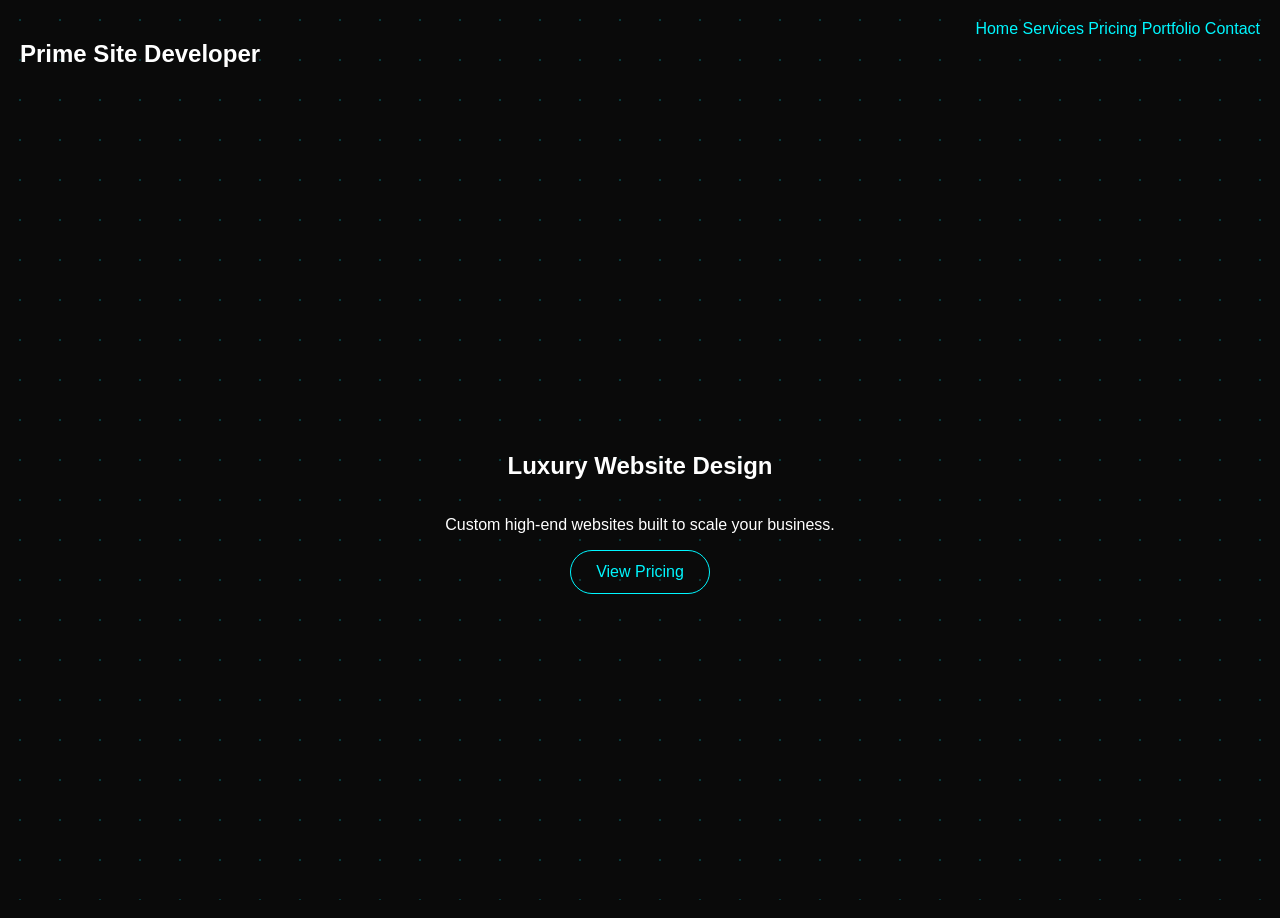
==== index.html @ fc1cce9d "Add files via upload" ====
<!DOCTYPE html>
<html lang="en">
<head>
<meta charset="UTF-8">
<meta name="viewport" content="width=device-width, initial-scale=1.0">
<title>Prime Site Developer</title>
<link rel="stylesheet" href="styles.css">
</head>
<body>
<header>
<h2>Prime Site Developer</h2>
<nav>
<a href="index.html">Home</a>
<a href="services.html">Services</a>
<a href="pricing.html">Pricing</a>
<a href="portfolio.html">Portfolio</a>
<a href="contact.html">Contact</a>
</nav>
</header>
<section class="hero">
<h1>Luxury Website Design</h1>
<p>Custom high-end websites built to scale your business.</p>
<a class="btn" href="pricing.html">View Pricing</a>
</section>
<script src="script.js"></script>
</body>
</html>
---- styles.css ----
body {margin:0;font-family:Arial;background:#0a0a0a;color:#fff;overflow-x:hidden;}
header {display:flex;justify-content:space-between;padding:20px;}
a {color:#00f7ff;text-decoration:none;}
.hero {height:90vh;display:flex;flex-direction:column;justify-content:center;align-items:center;text-align:center;animation:fade 2s ease;}
.section {padding:60px;text-align:center;animation:fade 2s ease;}
.btn {padding:12px 25px;border:1px solid #00f7ff;border-radius:30px;transition:.3s;}
.btn:hover {background:#00f7ff;color:#000;}
.pricing {display:flex;gap:20px;justify-content:center;flex-wrap:wrap;}
.card {background:#111;padding:20px;border-radius:15px;transition:.3s;}
.card:hover {transform:translateY(-10px);box-shadow:0 0 20px #00f7ff;}
@keyframes fade {from{opacity:0;transform:translateY(20px);}to{opacity:1;transform:translateY(0);}}

/* floating particles */
body::before {
content:"";
position:fixed;
top:0;left:0;width:100%;height:100%;
background:radial-gradient(circle,#00f7ff33 1px,transparent 1px);
background-size:40px 40px;
animation:move 20s linear infinite;
z-index:-1;
}
@keyframes move {from{background-position:0 0;}to{background-position:1000px 1000px;}}
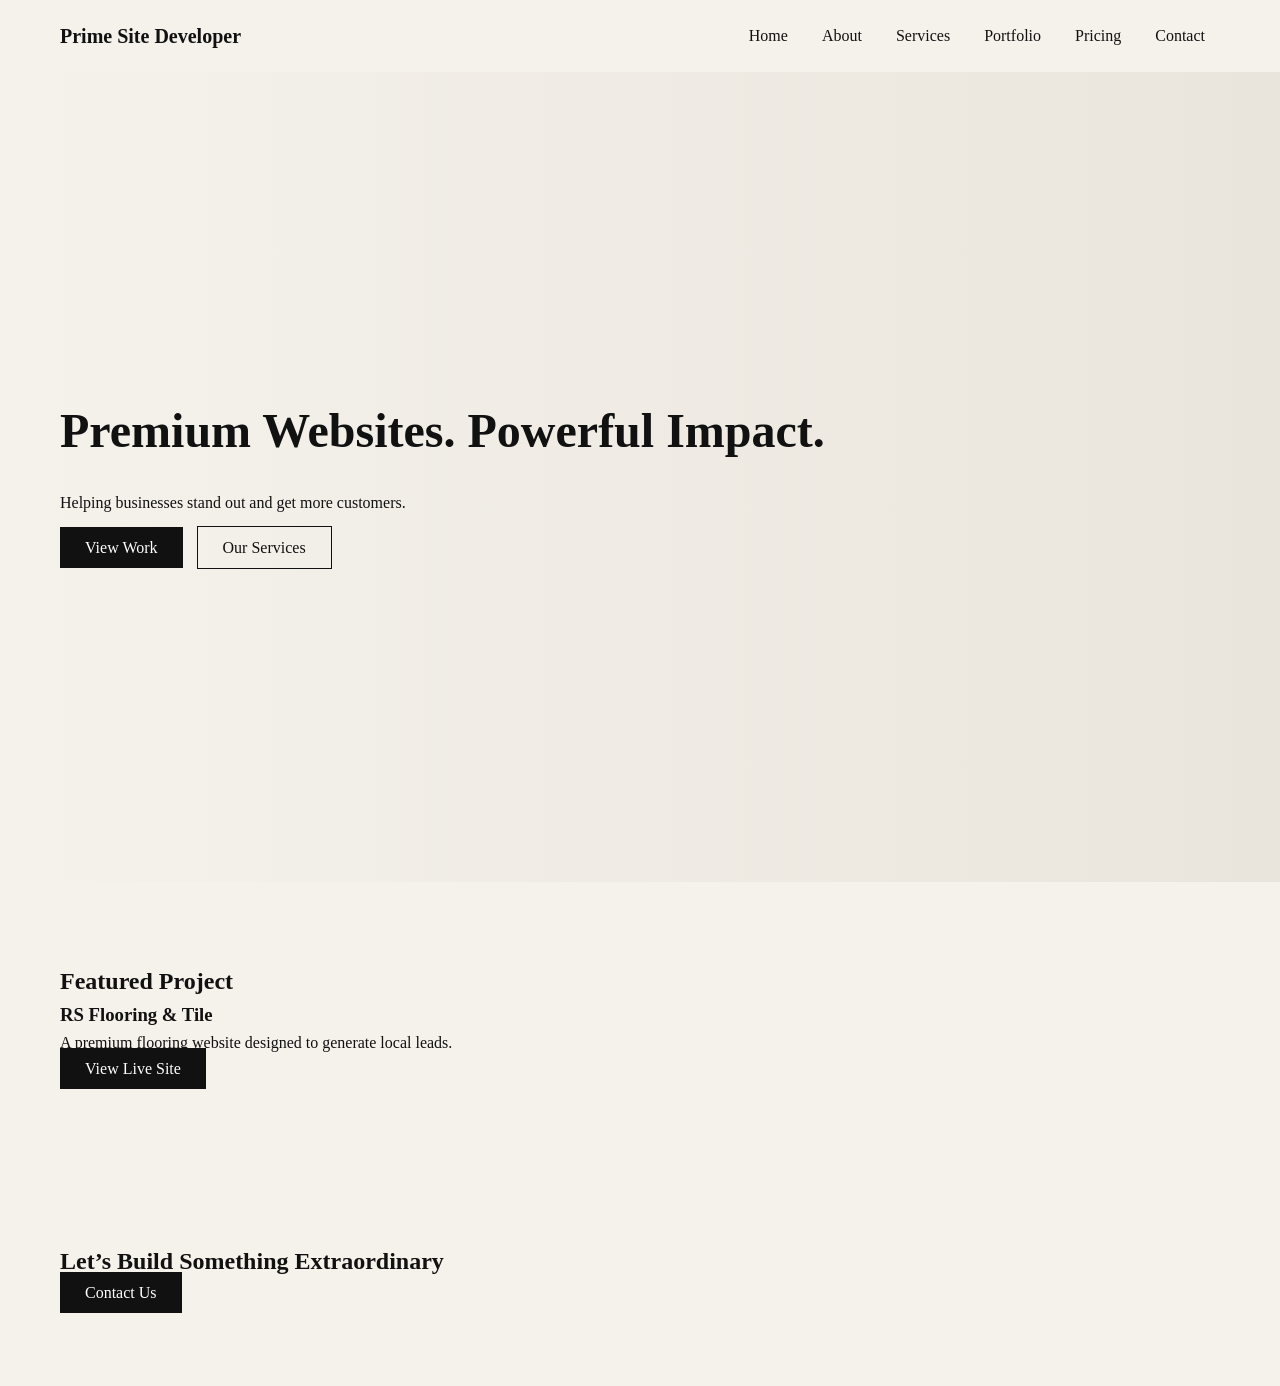
==== commit d113b04b: "Add files via upload" ====
--- a/index.html
+++ b/index.html
@@ -1,27 +1,43 @@
 <!DOCTYPE html>
-<html lang="en">
+<html>
 <head>
-<meta charset="UTF-8">
-<meta name="viewport" content="width=device-width, initial-scale=1.0">
 <title>Prime Site Developer</title>
-<link rel="stylesheet" href="styles.css">
+<link rel="stylesheet" href="style.css">
 </head>
 <body>
+
 <header>
-<h2>Prime Site Developer</h2>
+<div class="logo">Prime Site Developer</div>
 <nav>
 <a href="index.html">Home</a>
+<a href="about.html">About</a>
 <a href="services.html">Services</a>
+<a href="portfolio.html">Portfolio</a>
 <a href="pricing.html">Pricing</a>
-<a href="portfolio.html">Portfolio</a>
 <a href="contact.html">Contact</a>
 </nav>
 </header>
+
 <section class="hero">
-<h1>Luxury Website Design</h1>
-<p>Custom high-end websites built to scale your business.</p>
-<a class="btn" href="pricing.html">View Pricing</a>
+<div>
+<h1>Premium Websites. Powerful Impact.</h1>
+<p>Helping businesses stand out and get more customers.</p>
+<a href="portfolio.html" class="btn">View Work</a>
+<a href="services.html" class="btn-outline">Our Services</a>
+</div>
 </section>
-<script src="script.js"></script>
+
+<section>
+<h2>Featured Project</h2>
+<h3>RS Flooring & Tile</h3>
+<p>A premium flooring website designed to generate local leads.</p>
+<a href="https://primesitedev.github.io/RS-Flooring-Tile-/" target="_blank" class="btn">View Live Site</a>
+</section>
+
+<section>
+<h2>Let’s Build Something Extraordinary</h2>
+<a href="contact.html" class="btn">Contact Us</a>
+</section>
+
 </body>
-</html>
+</html>
--- a/style.css
+++ b/style.css
@@ -0,0 +1,124 @@
+/* RESET */
+* {
+    margin: 0;
+    padding: 0;
+    box-sizing: border-box;
+}
+
+body {
+    font-family: 'Georgia', serif;
+    background: #f5f2ec;
+    color: #111;
+    line-height: 1.6;
+}
+
+/* NAV */
+header {
+    display: flex;
+    justify-content: space-between;
+    padding: 20px 60px;
+    align-items: center;
+    background: transparent;
+}
+
+nav a {
+    margin: 0 15px;
+    text-decoration: none;
+    color: #111;
+    font-weight: 500;
+}
+
+.logo {
+    font-size: 20px;
+    font-weight: bold;
+}
+
+/* HERO */
+.hero {
+    height: 90vh;
+    display: flex;
+    align-items: center;
+    padding: 0 60px;
+    background: linear-gradient(to right, #f5f2ec, #eae5dc);
+}
+
+.hero h1 {
+    font-size: 48px;
+}
+
+.hero p {
+    margin: 20px 0;
+}
+
+.btn {
+    background: #111;
+    color: white;
+    padding: 12px 25px;
+    text-decoration: none;
+    margin-right: 10px;
+}
+
+.btn-outline {
+    border: 1px solid #111;
+    padding: 12px 25px;
+    text-decoration: none;
+    color: #111;
+}
+
+/* SECTIONS */
+section {
+    padding: 80px 60px;
+}
+
+/* PRICING */
+.pricing {
+    display: flex;
+    gap: 30px;
+    justify-content: center;
+}
+
+.price-card {
+    background: white;
+    padding: 30px;
+    width: 300px;
+    border-radius: 10px;
+}
+
+.price-card h3 {
+    font-size: 30px;
+}
+
+.monthly {
+    color: #777;
+    margin-bottom: 15px;
+}
+
+.featured {
+    border: 2px solid gold;
+}
+
+/* CONTACT */
+.contact-links a {
+    display: block;
+    margin: 10px 0;
+    color: #111;
+    text-decoration: none;
+}
+
+/* LIGHT ANIMATION */
+body::before {
+    content: "";
+    position: fixed;
+    width: 400px;
+    height: 400px;
+    background: radial-gradient(circle, rgba(255,255,255,0.5), transparent);
+    top: 20%;
+    left: 10%;
+    animation: float 8s infinite alternate;
+    z-index: -1;
+}
+
+@keyframes float {
+    from { transform: translateY(0px); }
+    to { transform: translateY(40px); }
+}
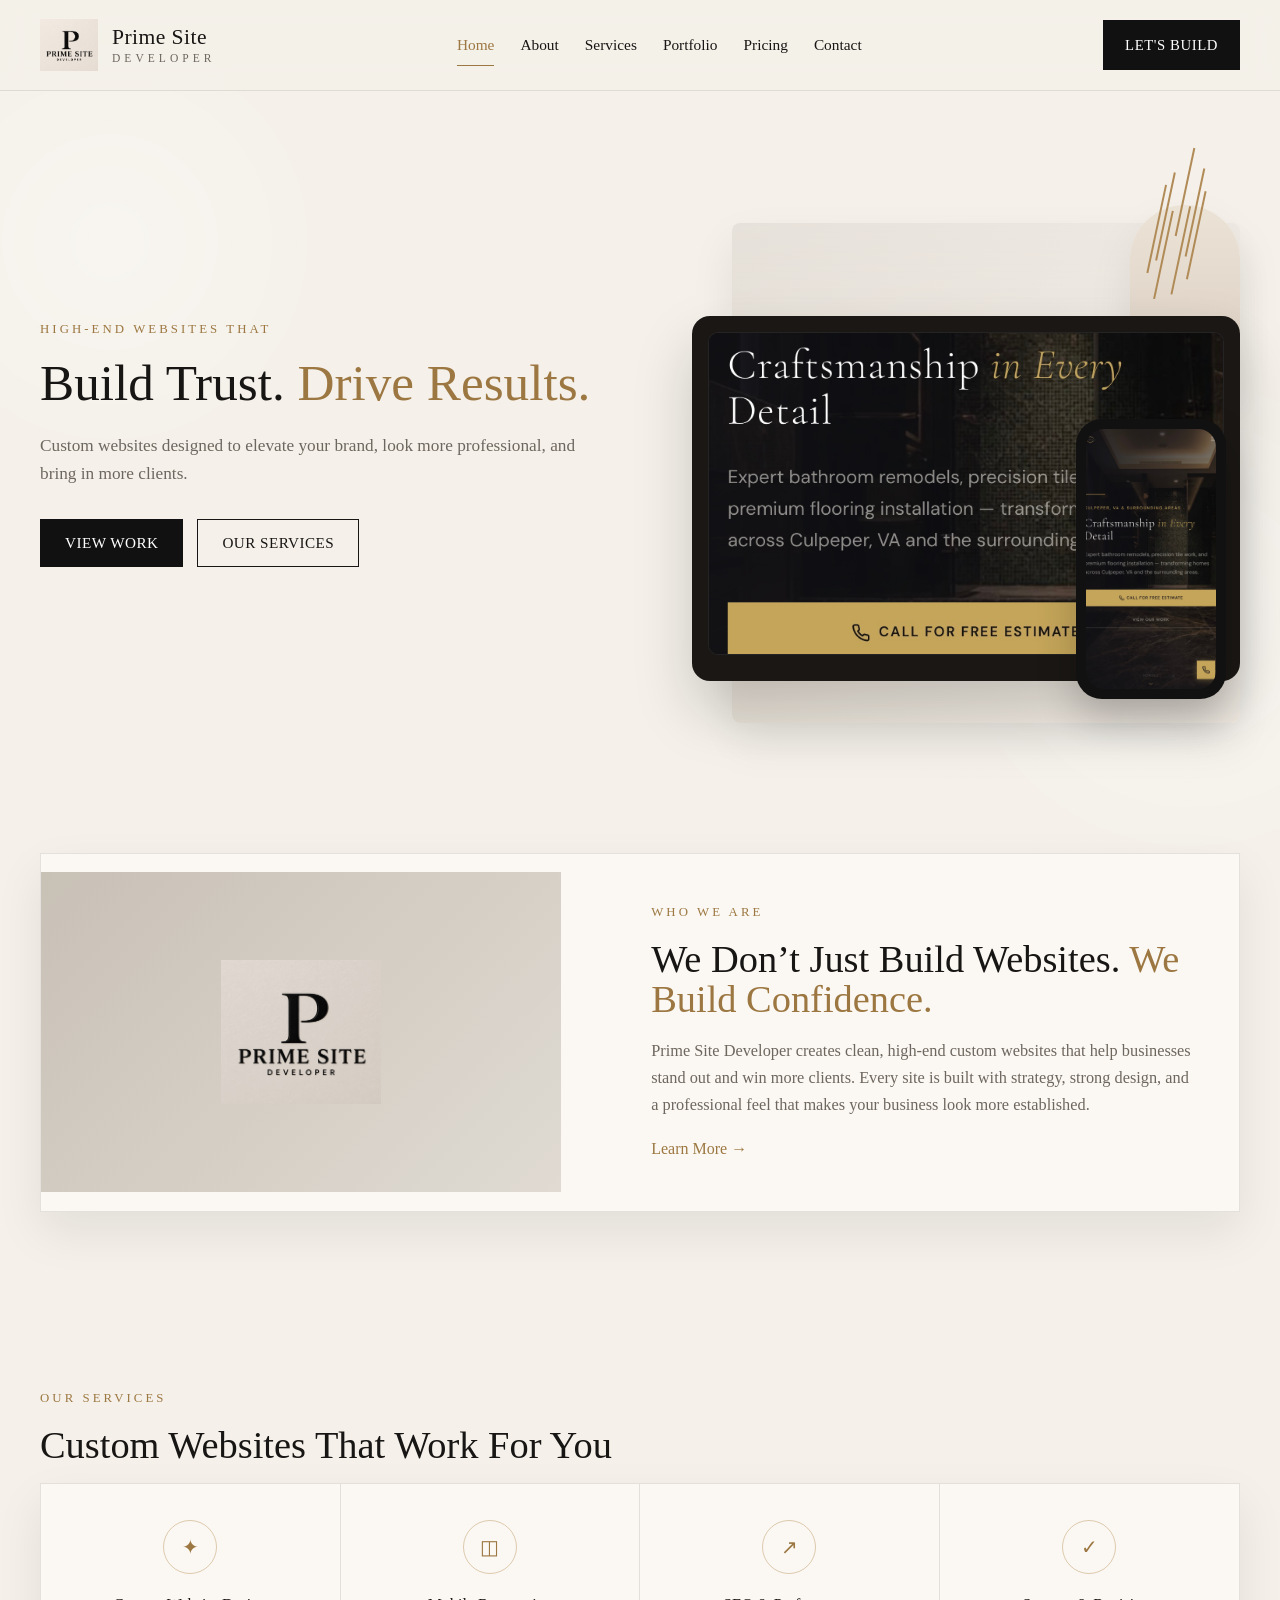
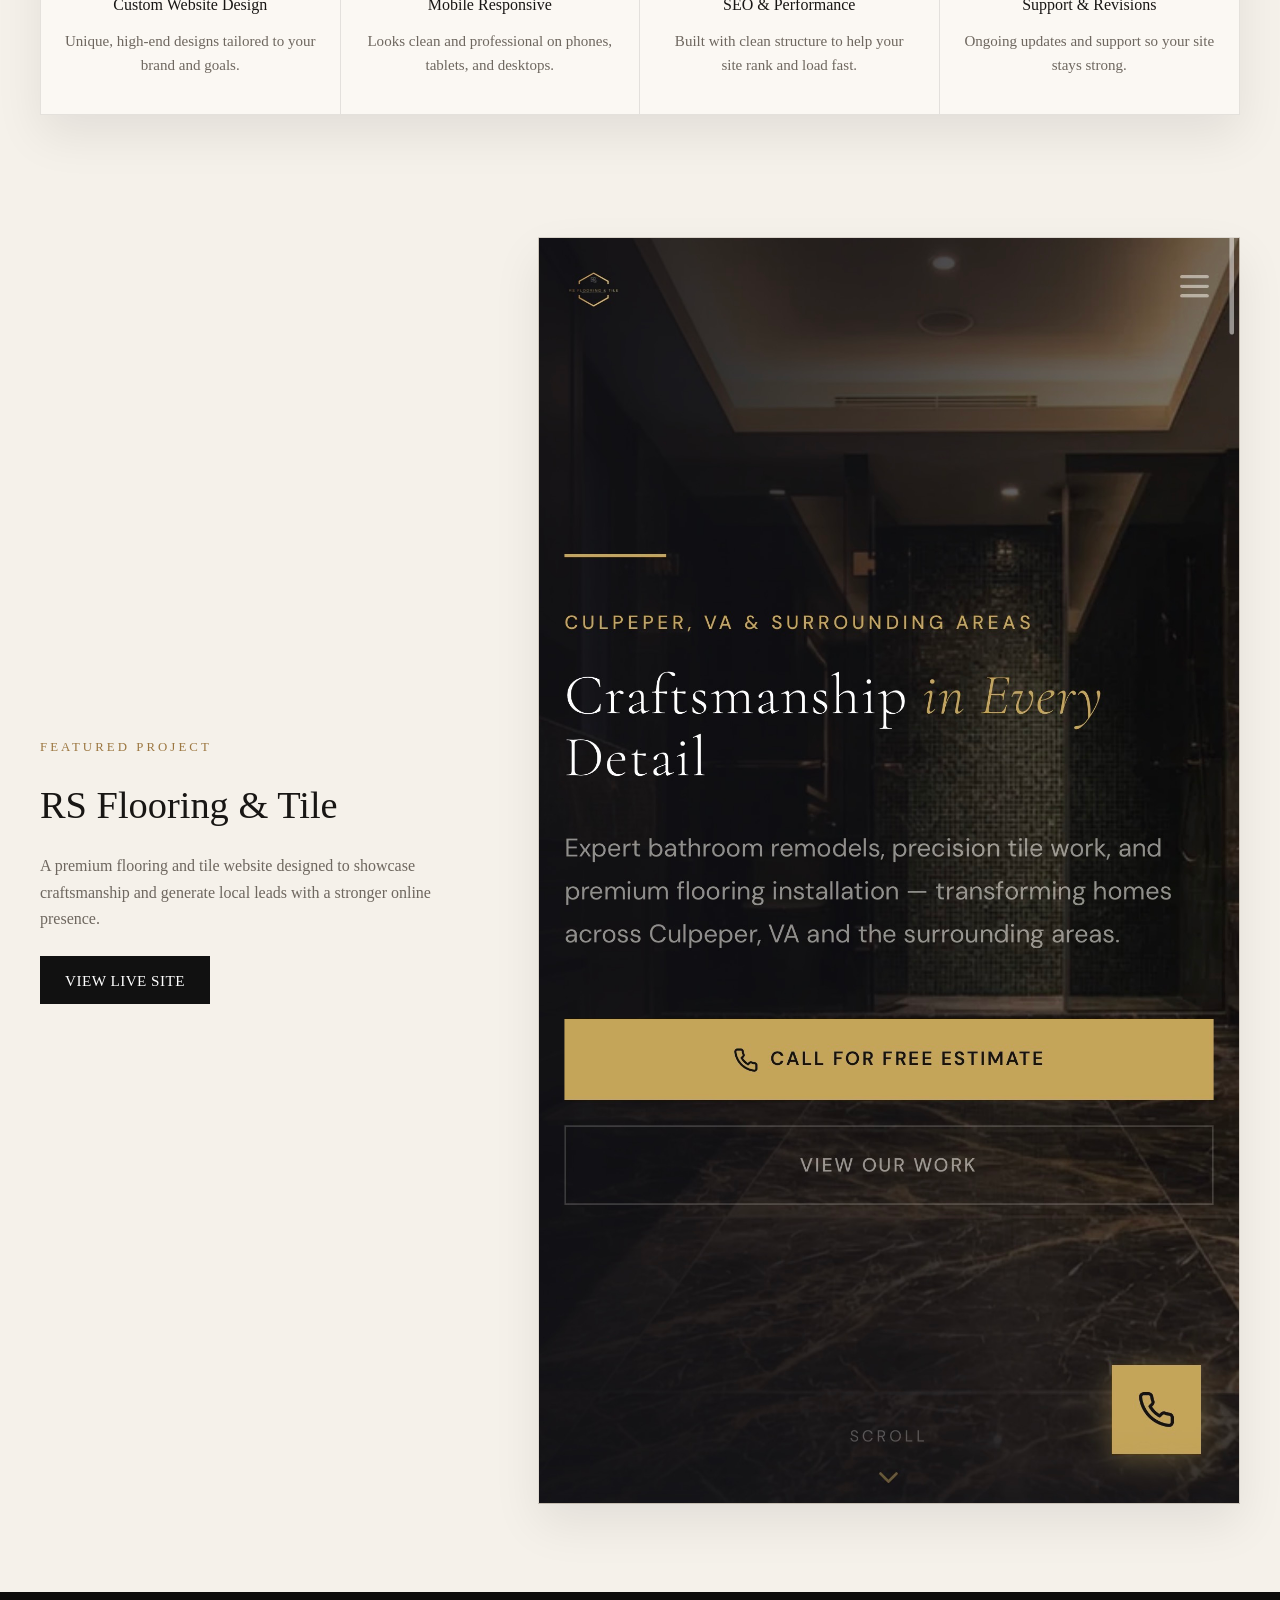
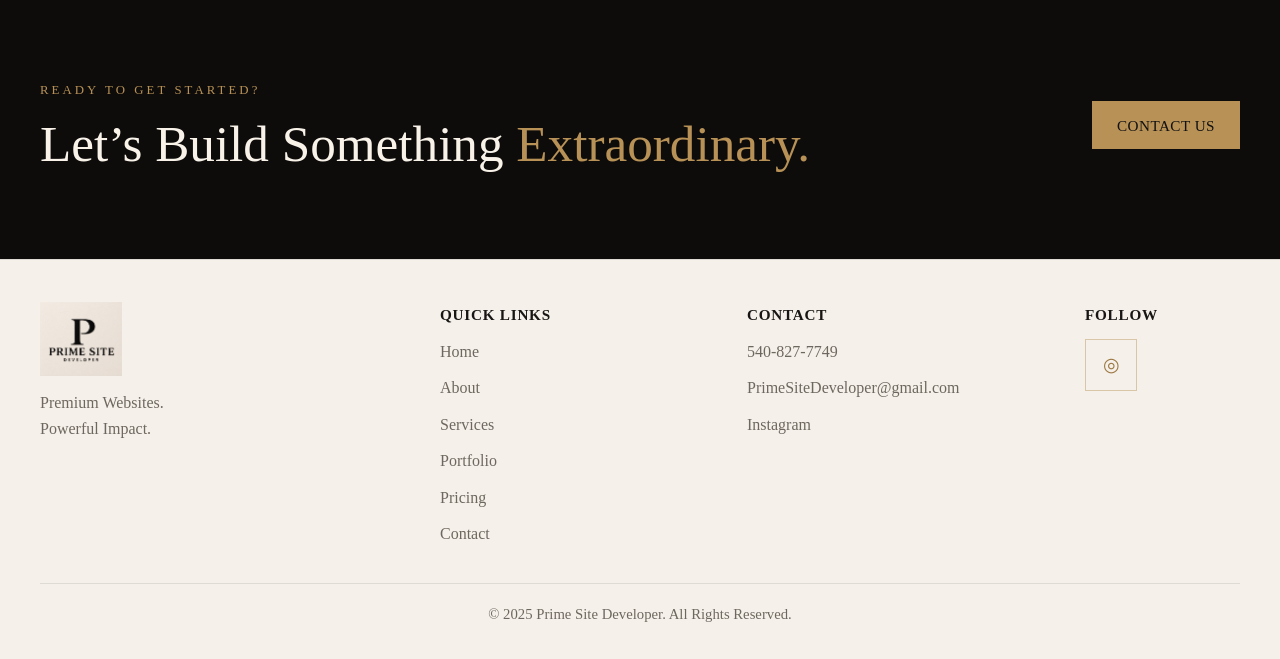
==== commit b88f1302: "Add files via upload" ====
--- a/index.html
+++ b/index.html
@@ -1,43 +1,180 @@
 <!DOCTYPE html>
-<html>
+<html lang="en">
 <head>
-<title>Prime Site Developer</title>
-<link rel="stylesheet" href="style.css">
+    <meta charset="UTF-8">
+    <meta name="viewport" content="width=device-width, initial-scale=1.0">
+    <title>Prime Site Developer</title>
+    <link rel="stylesheet" href="style.css">
 </head>
 <body>
 
-<header>
-<div class="logo">Prime Site Developer</div>
-<nav>
-<a href="index.html">Home</a>
-<a href="about.html">About</a>
-<a href="services.html">Services</a>
-<a href="portfolio.html">Portfolio</a>
-<a href="pricing.html">Pricing</a>
-<a href="contact.html">Contact</a>
-</nav>
+<header class="site-header">
+    <div class="container">
+        <a href="index.html" class="brand">
+            <img src="logo.png" alt="Prime Site Developer Logo">
+            <div class="brand-text">
+                <strong>Prime Site</strong>
+                <span>Developer</span>
+            </div>
+        </a>
+
+        <nav class="site-nav">
+            <a href="index.html" class="active">Home</a>
+            <a href="about.html">About</a>
+            <a href="services.html">Services</a>
+            <a href="portfolio.html">Portfolio</a>
+            <a href="pricing.html">Pricing</a>
+            <a href="contact.html">Contact</a>
+        </nav>
+
+        <a href="contact.html" class="header-cta">LET'S BUILD</a>
+    </div>
 </header>
 
 <section class="hero">
-<div>
-<h1>Premium Websites. Powerful Impact.</h1>
-<p>Helping businesses stand out and get more customers.</p>
-<a href="portfolio.html" class="btn">View Work</a>
-<a href="services.html" class="btn-outline">Our Services</a>
-</div>
+    <div class="container hero-layout">
+        <div class="hero-copy">
+            <div class="eyebrow">High-end websites that</div>
+            <h1 class="section-title">Build Trust. <span class="accent">Drive Results.</span></h1>
+            <p>
+                Custom websites designed to elevate your brand, look more professional,
+                and bring in more clients.
+            </p>
+            <div class="hero-actions">
+                <a href="portfolio.html" class="btn">VIEW WORK</a>
+                <a href="services.html" class="btn-outline">OUR SERVICES</a>
+            </div>
+        </div>
+
+        <div class="hero-visual">
+            <div class="hero-stage"></div>
+            <div class="hero-vase"></div>
+
+            <div class="hero-laptop">
+                <div class="hero-laptop-screen">
+                    <img src="rs-flooring-preview.jpg" alt="RS Flooring website preview">
+                </div>
+            </div>
+
+            <div class="hero-phone">
+                <div class="hero-phone-screen">
+                    <img src="rs-flooring-preview.jpg" alt="Mobile preview of RS Flooring website">
+                </div>
+            </div>
+        </div>
+    </div>
+</section>
+
+<section class="intro-block">
+    <div class="container grid-2 card">
+        <div class="intro-image"></div>
+        <div class="intro-content">
+            <div class="eyebrow">Who we are</div>
+            <h2 class="section-title" style="font-size:clamp(1.8rem,3vw,2.8rem);">We Don’t Just Build Websites. <span class="accent">We Build Confidence.</span></h2>
+            <p class="section-copy">
+                Prime Site Developer creates clean, high-end custom websites that help businesses
+                stand out and win more clients. Every site is built with strategy, strong design,
+                and a professional feel that makes your business look more established.
+            </p>
+            <a href="about.html" class="intro-link">Learn More →</a>
+        </div>
+    </div>
 </section>
 
 <section>
-<h2>Featured Project</h2>
-<h3>RS Flooring & Tile</h3>
-<p>A premium flooring website designed to generate local leads.</p>
-<a href="https://primesitedev.github.io/RS-Flooring-Tile-/" target="_blank" class="btn">View Live Site</a>
+    <div class="container">
+        <div class="eyebrow">Our Services</div>
+        <h2 class="section-title" style="font-size:clamp(1.7rem,3vw,2.8rem);">Custom Websites That Work For You</h2>
+
+        <div class="service-grid">
+            <div class="service-item">
+                <div class="icon">✦</div>
+                <h3>Custom Website Design</h3>
+                <p>Unique, high-end designs tailored to your brand and goals.</p>
+            </div>
+            <div class="service-item">
+                <div class="icon">◫</div>
+                <h3>Mobile Responsive</h3>
+                <p>Looks clean and professional on phones, tablets, and desktops.</p>
+            </div>
+            <div class="service-item">
+                <div class="icon">↗</div>
+                <h3>SEO & Performance</h3>
+                <p>Built with clean structure to help your site rank and load fast.</p>
+            </div>
+            <div class="service-item">
+                <div class="icon">✓</div>
+                <h3>Support & Revisions</h3>
+                <p>Ongoing updates and support so your site stays strong.</p>
+            </div>
+        </div>
+    </div>
 </section>
 
-<section>
-<h2>Let’s Build Something Extraordinary</h2>
-<a href="contact.html" class="btn">Contact Us</a>
+<section class="featured-project">
+    <div class="container featured-project-wrap">
+        <div class="project-copy">
+            <div class="eyebrow">Featured Project</div>
+            <h3>RS Flooring & Tile</h3>
+            <p>
+                A premium flooring and tile website designed to showcase craftsmanship
+                and generate local leads with a stronger online presence.
+            </p>
+            <a href="https://primesitedev.github.io/RS-Flooring-Tile-/" target="_blank" class="btn">VIEW LIVE SITE</a>
+        </div>
+
+        <div class="project-image image-frame">
+            <img src="rs-flooring-preview.jpg" alt="RS Flooring & Tile preview">
+        </div>
+    </div>
 </section>
+
+<section class="cta-band">
+    <div class="container">
+        <div>
+            <div class="eyebrow">Ready to get started?</div>
+            <h2>Let’s Build Something <span class="accent">Extraordinary.</span></h2>
+        </div>
+        <a href="contact.html" class="btn-light">CONTACT US</a>
+    </div>
+</section>
+
+<footer class="site-footer">
+    <div class="container">
+        <div class="footer-grid">
+            <div class="footer-brand">
+                <img src="logo.png" alt="Prime Site Developer Logo">
+                <p>Premium Websites.<br>Powerful Impact.</p>
+            </div>
+
+            <div class="footer-links">
+                <h4>Quick Links</h4>
+                <a href="index.html">Home</a>
+                <a href="about.html">About</a>
+                <a href="services.html">Services</a>
+                <a href="portfolio.html">Portfolio</a>
+                <a href="pricing.html">Pricing</a>
+                <a href="contact.html">Contact</a>
+            </div>
+
+            <div class="footer-contact">
+                <h4>Contact</h4>
+                <a href="tel:5408277749">540-827-7749</a>
+                <a href="mailto:PrimeSiteDeveloper@gmail.com">PrimeSiteDeveloper@gmail.com</a>
+                <a href="https://www.instagram.com/primesitedev?igsh=bGhta2xubHlqNjMw&utm_source=qr" target="_blank">Instagram</a>
+            </div>
+
+            <div class="footer-social">
+                <h4>Follow</h4>
+                <a href="https://www.instagram.com/primesitedev?igsh=bGhta2xubHlqNjMw&utm_source=qr" target="_blank">◎</a>
+            </div>
+        </div>
+
+        <div class="footer-bottom">
+            © 2025 Prime Site Developer. All Rights Reserved.
+        </div>
+    </div>
+</footer>
 
 </body>
 </html>
--- a/style.css
+++ b/style.css
@@ -1,124 +1,1001 @@
-/* RESET */
+/* =========================
+   RESET
+========================= */
 * {
     margin: 0;
     padding: 0;
     box-sizing: border-box;
 }
 
+:root {
+    --bg: #f5f1ea;
+    --bg-soft: #efe8de;
+    --panel: #fbf8f3;
+    --text: #181614;
+    --muted: #6e675f;
+    --accent: #b89157;
+    --accent-dark: #9c7741;
+    --border: rgba(24, 22, 20, 0.10);
+    --shadow: 0 20px 45px rgba(0, 0, 0, 0.08);
+    --max: 1200px;
+}
+
+html {
+    scroll-behavior: smooth;
+}
+
 body {
-    font-family: 'Georgia', serif;
-    background: #f5f2ec;
-    color: #111;
-    line-height: 1.6;
-}
-
-/* NAV */
-header {
+    font-family: Georgia, "Times New Roman", serif;
+    background: var(--bg);
+    color: var(--text);
+    line-height: 1.65;
+    overflow-x: hidden;
+    position: relative;
+}
+
+/* Soft light animation */
+body::before,
+body::after {
+    content: "";
+    position: fixed;
+    inset: auto;
+    border-radius: 50%;
+    pointer-events: none;
+    z-index: -2;
+    filter: blur(60px);
+    opacity: 0.45;
+}
+
+body::before {
+    width: 340px;
+    height: 340px;
+    top: 8%;
+    left: -60px;
+    background: radial-gradient(circle, rgba(255,255,255,0.9), rgba(255,255,255,0));
+    animation: floatLightOne 11s ease-in-out infinite alternate;
+}
+
+body::after {
+    width: 420px;
+    height: 420px;
+    top: 45%;
+    right: -120px;
+    background: radial-gradient(circle, rgba(255,255,255,0.8), rgba(255,255,255,0));
+    animation: floatLightTwo 14s ease-in-out infinite alternate;
+}
+
+@keyframes floatLightOne {
+    from { transform: translateY(0px) translateX(0px); }
+    to   { transform: translateY(35px) translateX(45px); }
+}
+
+@keyframes floatLightTwo {
+    from { transform: translateY(0px) translateX(0px); }
+    to   { transform: translateY(-40px) translateX(-35px); }
+}
+
+img {
+    max-width: 100%;
+    display: block;
+}
+
+a {
+    color: inherit;
+    text-decoration: none;
+}
+
+ul {
+    list-style: none;
+}
+
+.container {
+    width: min(var(--max), calc(100% - 40px));
+    margin: 0 auto;
+}
+
+/* =========================
+   HEADER
+========================= */
+.site-header {
+    position: sticky;
+    top: 0;
+    z-index: 50;
+    backdrop-filter: blur(14px);
+    background: rgba(245, 241, 234, 0.82);
+    border-bottom: 1px solid var(--border);
+}
+
+.site-header .container {
     display: flex;
+    align-items: center;
     justify-content: space-between;
-    padding: 20px 60px;
-    align-items: center;
-    background: transparent;
-}
-
-nav a {
-    margin: 0 15px;
-    text-decoration: none;
-    color: #111;
+    gap: 24px;
+    min-height: 90px;
+}
+
+.brand {
+    display: flex;
+    align-items: center;
+    gap: 14px;
+}
+
+.brand img {
+    width: 58px;
+    height: 58px;
+    object-fit: contain;
+}
+
+.brand-text {
+    display: flex;
+    flex-direction: column;
+    line-height: 1.05;
+}
+
+.brand-text strong {
+    font-size: 1.35rem;
     font-weight: 500;
-}
-
-.logo {
-    font-size: 20px;
-    font-weight: bold;
-}
-
-/* HERO */
-.hero {
-    height: 90vh;
+    letter-spacing: 0.02em;
+}
+
+.brand-text span {
+    font-size: 0.72rem;
+    text-transform: uppercase;
+    letter-spacing: 0.35em;
+    color: var(--muted);
+    margin-top: 4px;
+}
+
+.site-nav {
     display: flex;
     align-items: center;
-    padding: 0 60px;
-    background: linear-gradient(to right, #f5f2ec, #eae5dc);
-}
-
-.hero h1 {
-    font-size: 48px;
-}
-
-.hero p {
-    margin: 20px 0;
+    gap: 26px;
+    flex-wrap: wrap;
+}
+
+.site-nav a {
+    font-size: 0.96rem;
+    color: var(--text);
+    position: relative;
+    transition: 0.25s ease;
+}
+
+.site-nav a:hover,
+.site-nav a.active {
+    color: var(--accent-dark);
+}
+
+.site-nav a.active::after,
+.site-nav a:hover::after {
+    content: "";
+    position: absolute;
+    left: 0;
+    bottom: -8px;
+    width: 100%;
+    height: 1px;
+    background: var(--accent-dark);
+}
+
+.header-cta {
+    padding: 13px 22px;
+    background: #111;
+    color: #fff;
+    font-size: 0.92rem;
+    letter-spacing: 0.04em;
+    transition: 0.25s ease;
+}
+
+.header-cta:hover {
+    background: #2a2621;
+}
+
+/* =========================
+   BUTTONS
+========================= */
+.btn,
+.btn-outline,
+.btn-light {
+    display: inline-flex;
+    align-items: center;
+    justify-content: center;
+    min-height: 48px;
+    padding: 0 24px;
+    font-size: 0.95rem;
+    letter-spacing: 0.03em;
+    transition: 0.25s ease;
+    cursor: pointer;
 }
 
 .btn {
     background: #111;
-    color: white;
-    padding: 12px 25px;
-    text-decoration: none;
+    color: #fff;
+    border: 1px solid #111;
+}
+
+.btn:hover {
+    background: #2a2621;
+    border-color: #2a2621;
+}
+
+.btn-outline {
+    background: transparent;
+    border: 1px solid var(--text);
+    color: var(--text);
+}
+
+.btn-outline:hover {
+    background: #111;
+    color: #fff;
+    border-color: #111;
+}
+
+.btn-light {
+    background: var(--accent);
+    color: #111;
+    border: 1px solid var(--accent);
+}
+
+.btn-light:hover {
+    background: var(--accent-dark);
+    border-color: var(--accent-dark);
+    color: #fff;
+}
+
+/* =========================
+   COMMON SECTIONS
+========================= */
+section {
+    padding: 88px 0;
+}
+
+.eyebrow {
+    font-size: 0.8rem;
+    text-transform: uppercase;
+    letter-spacing: 0.24em;
+    color: var(--accent-dark);
+    margin-bottom: 16px;
+}
+
+.section-title {
+    font-size: clamp(2rem, 4vw, 3.6rem);
+    line-height: 1.05;
+    font-weight: 500;
+    margin-bottom: 18px;
+}
+
+.section-title .accent {
+    color: var(--accent-dark);
+}
+
+.section-copy {
+    color: var(--muted);
+    max-width: 680px;
+    font-size: 1.02rem;
+}
+
+.grid-2 {
+    display: grid;
+    grid-template-columns: 1.1fr 1fr;
+    gap: 42px;
+    align-items: center;
+}
+
+.card {
+    background: var(--panel);
+    border: 1px solid var(--border);
+    box-shadow: var(--shadow);
+}
+
+.image-frame {
+    background: linear-gradient(145deg, #d7cec1, #f6f0e8);
+    border: 1px solid var(--border);
+    box-shadow: var(--shadow);
+    overflow: hidden;
+}
+
+/* =========================
+   HERO
+========================= */
+.hero {
+    padding: 72px 0 42px;
+}
+
+.hero-layout {
+    display: grid;
+    grid-template-columns: 1.05fr 0.95fr;
+    gap: 46px;
+    align-items: center;
+}
+
+.hero-copy p {
+    margin: 22px 0 30px;
+    color: var(--muted);
+    font-size: 1.08rem;
+    max-width: 560px;
+}
+
+.hero-actions {
+    display: flex;
+    flex-wrap: wrap;
+    gap: 14px;
+}
+
+.hero-visual {
+    position: relative;
+    min-height: 560px;
+}
+
+.hero-stage {
+    position: absolute;
+    inset: 60px 0 0 40px;
+    border-radius: 8px;
+    background:
+        linear-gradient(180deg, rgba(255,255,255,0.35), rgba(255,255,255,0.05)),
+        linear-gradient(135deg, #d9d1c6, #f3ede4);
+    box-shadow: var(--shadow);
+}
+
+.hero-laptop {
+    position: absolute;
+    width: min(100%, 620px);
+    left: 0;
+    bottom: 42px;
+    border-radius: 18px;
+    background: #1a1714;
+    padding: 16px 16px 26px;
+    box-shadow: 0 30px 60px rgba(0, 0, 0, 0.18);
+}
+
+.hero-laptop-screen {
+    aspect-ratio: 16 / 10;
+    border-radius: 10px;
+    overflow: hidden;
+    border: 1px solid rgba(255,255,255,0.08);
+    background: #111;
+}
+
+.hero-laptop-screen img {
+    width: 100%;
+    height: 100%;
+    object-fit: cover;
+}
+
+.hero-phone {
+    position: absolute;
+    width: 150px;
+    right: 14px;
+    bottom: 24px;
+    background: #111;
+    border-radius: 26px;
+    padding: 10px;
+    box-shadow: 0 20px 40px rgba(0,0,0,0.2);
+}
+
+.hero-phone-screen {
+    aspect-ratio: 9 / 18;
+    border-radius: 18px;
+    overflow: hidden;
+}
+
+.hero-phone-screen img {
+    width: 100%;
+    height: 100%;
+    object-fit: cover;
+}
+
+.hero-vase {
+    position: absolute;
+    width: 110px;
+    height: 180px;
+    right: 0;
+    top: 42px;
+    border-radius: 55px 55px 22px 22px;
+    background: linear-gradient(180deg, #ece3d7, #d9cdbf);
+    box-shadow: var(--shadow);
+}
+
+.hero-vase::before {
+    content: "";
+    position: absolute;
+    width: 2px;
+    height: 90px;
+    background: #b08b57;
+    left: 50%;
+    top: -58px;
+    transform: translateX(-50%) rotate(12deg);
+    box-shadow:
+        14px 18px 0 #b08b57,
+        -14px 28px 0 #b08b57,
+        20px 40px 0 #b08b57,
+        -20px 42px 0 #b08b57,
+        8px 58px 0 #b08b57,
+        -8px 66px 0 #b08b57;
+}
+
+/* =========================
+   INTRO / ABOUT BLOCK
+========================= */
+.intro-block .grid-2 {
+    grid-template-columns: 0.9fr 1.1fr;
+}
+
+.intro-image {
+    min-height: 320px;
+    background:
+        linear-gradient(rgba(0,0,0,0.08), rgba(0,0,0,0.08)),
+        url("logo.png") center/160px no-repeat,
+        linear-gradient(135deg, #d9d1c6, #f3ede4);
+}
+
+.intro-content {
+    padding: 48px;
+}
+
+.intro-link {
+    display: inline-block;
+    margin-top: 18px;
+    color: var(--accent-dark);
+}
+
+/* =========================
+   SERVICES PREVIEW
+========================= */
+.service-grid {
+    display: grid;
+    grid-template-columns: repeat(4, 1fr);
+    gap: 0;
+    border: 1px solid var(--border);
+    background: var(--panel);
+    box-shadow: var(--shadow);
+}
+
+.service-item {
+    padding: 36px 24px;
+    border-right: 1px solid var(--border);
+    text-align: center;
+}
+
+.service-item:last-child {
+    border-right: none;
+}
+
+.service-item .icon {
+    width: 54px;
+    height: 54px;
+    margin: 0 auto 18px;
+    border: 1px solid rgba(184,145,87,0.45);
+    border-radius: 50%;
+    display: grid;
+    place-items: center;
+    color: var(--accent-dark);
+    font-size: 1.25rem;
+}
+
+.service-item h3 {
+    font-size: 1rem;
+    margin-bottom: 10px;
+    font-weight: 500;
+}
+
+.service-item p {
+    color: var(--muted);
+    font-size: 0.94rem;
+}
+
+/* =========================
+   FEATURED PROJECT
+========================= */
+.featured-project {
+    padding-top: 34px;
+}
+
+.featured-project-wrap {
+    display: grid;
+    grid-template-columns: 0.8fr 1.2fr;
+    gap: 30px;
+    align-items: center;
+}
+
+.project-copy {
+    padding: 18px 0;
+}
+
+.project-copy h3 {
+    font-size: clamp(1.8rem, 3vw, 2.8rem);
+    margin-bottom: 16px;
+    font-weight: 500;
+}
+
+.project-copy p {
+    color: var(--muted);
+    margin-bottom: 24px;
+    max-width: 420px;
+}
+
+.project-image {
+    min-height: 420px;
+    overflow: hidden;
+}
+
+.project-image img {
+    width: 100%;
+    height: 100%;
+    object-fit: cover;
+}
+
+/* =========================
+   CTA BAND
+========================= */
+.cta-band {
+    background: #0d0c0b;
+    color: #f8f2e9;
+}
+
+.cta-band .container {
+    display: grid;
+    grid-template-columns: 1fr auto;
+    gap: 24px;
+    align-items: center;
+}
+
+.cta-band h2 {
+    font-size: clamp(2rem, 4vw, 3.4rem);
+    line-height: 1.05;
+    font-weight: 500;
+}
+
+.cta-band h2 .accent {
+    color: var(--accent);
+}
+
+.cta-band .eyebrow {
+    color: var(--accent);
+}
+
+/* =========================
+   FOOTER
+========================= */
+.site-footer {
+    padding: 42px 0 32px;
+    border-top: 1px solid var(--border);
+}
+
+.footer-grid {
+    display: grid;
+    grid-template-columns: 1.2fr 0.9fr 1fr 0.5fr;
+    gap: 28px;
+    align-items: start;
+}
+
+.footer-brand img {
+    width: 82px;
+    margin-bottom: 14px;
+}
+
+.footer-brand p,
+.footer-links a,
+.footer-contact a {
+    color: var(--muted);
+}
+
+.footer-links h4,
+.footer-contact h4,
+.footer-social h4 {
+    margin-bottom: 12px;
+    font-size: 0.95rem;
+    font-weight: 600;
+    letter-spacing: 0.05em;
+    text-transform: uppercase;
+}
+
+.footer-links a,
+.footer-contact a {
+    display: block;
+    margin-bottom: 10px;
+}
+
+.footer-social a {
+    display: inline-flex;
+    width: 52px;
+    height: 52px;
+    align-items: center;
+    justify-content: center;
+    border: 1px solid rgba(184,145,87,0.45);
+    color: var(--accent-dark);
+    font-size: 1.2rem;
+}
+
+.footer-bottom {
+    margin-top: 26px;
+    padding-top: 18px;
+    border-top: 1px solid var(--border);
+    text-align: center;
+    color: var(--muted);
+    font-size: 0.92rem;
+}
+
+/* =========================
+   INNER PAGE HERO
+========================= */
+.page-hero {
+    padding: 72px 0 26px;
+}
+
+.page-hero-grid {
+    display: grid;
+    grid-template-columns: 1fr 0.95fr;
+    gap: 36px;
+    align-items: center;
+}
+
+.page-hero-card {
+    min-height: 320px;
+    background:
+        linear-gradient(rgba(255,255,255,0.08), rgba(255,255,255,0.08)),
+        linear-gradient(135deg, #d9d1c6, #f3ede4);
+    position: relative;
+    overflow: hidden;
+}
+
+.page-hero-card.page-rs {
+    background:
+        linear-gradient(rgba(0,0,0,0.16), rgba(0,0,0,0.16)),
+        url("rs-flooring-preview.jpg") center/cover no-repeat;
+}
+
+.page-hero-card img.decor-logo {
+    width: 140px;
+    position: absolute;
+    right: 24px;
+    bottom: 24px;
+    opacity: 0.9;
+}
+
+/* =========================
+   ABOUT PAGE
+========================= */
+.why-grid {
+    display: grid;
+    grid-template-columns: repeat(3, 1fr);
+    border: 1px solid var(--border);
+    background: var(--panel);
+    box-shadow: var(--shadow);
+}
+
+.why-item {
+    padding: 34px 26px;
+    text-align: center;
+    border-right: 1px solid var(--border);
+}
+
+.why-item:last-child {
+    border-right: none;
+}
+
+.approach-box {
+    display: grid;
+    grid-template-columns: 1fr 0.9fr;
+    gap: 0;
+    border: 1px solid var(--border);
+    background: var(--panel);
+    box-shadow: var(--shadow);
+    overflow: hidden;
+}
+
+.approach-copy {
+    padding: 44px;
+}
+
+.approach-copy ul li {
+    margin-bottom: 10px;
+    color: var(--muted);
+}
+
+.approach-copy ul li::before {
+    content: "✓";
+    color: var(--accent-dark);
     margin-right: 10px;
 }
 
-.btn-outline {
-    border: 1px solid #111;
-    padding: 12px 25px;
-    text-decoration: none;
-    color: #111;
-}
-
-/* SECTIONS */
-section {
-    padding: 80px 60px;
-}
-
-/* PRICING */
-.pricing {
+.approach-visual {
+    min-height: 260px;
+    background:
+        url("logo.png") center/120px no-repeat,
+        linear-gradient(135deg, #ddd3c6, #f3ede4);
+}
+
+/* =========================
+   SERVICES PAGE
+========================= */
+.services-grid-2 {
+    display: grid;
+    grid-template-columns: repeat(2, 1fr);
+    border: 1px solid var(--border);
+    background: var(--panel);
+    box-shadow: var(--shadow);
+}
+
+.services-grid-2 .service-item {
+    min-height: 240px;
+    border-right: 1px solid var(--border);
+    border-bottom: 1px solid var(--border);
     display: flex;
+    flex-direction: column;
+    align-items: center;
+    justify-content: center;
+}
+
+.services-grid-2 .service-item:nth-child(2n) {
+    border-right: none;
+}
+
+.services-grid-2 .service-item:nth-last-child(-n+2) {
+    border-bottom: none;
+}
+
+/* =========================
+   PORTFOLIO PAGE
+========================= */
+.portfolio-single {
+    display: grid;
+    grid-template-columns: 1fr 1fr;
     gap: 30px;
-    justify-content: center;
+    align-items: center;
+    border: 1px solid var(--border);
+    background: var(--panel);
+    box-shadow: var(--shadow);
+    padding: 28px;
+}
+
+.portfolio-note {
+    color: var(--muted);
+    margin-top: 16px;
+}
+
+/* =========================
+   PRICING PAGE
+========================= */
+.pricing-grid {
+    display: grid;
+    grid-template-columns: repeat(3, 1fr);
+    gap: 24px;
+    align-items: stretch;
 }
 
 .price-card {
-    background: white;
-    padding: 30px;
-    width: 300px;
-    border-radius: 10px;
+    background: var(--panel);
+    border: 1px solid var(--border);
+    box-shadow: var(--shadow);
+    padding: 34px 28px;
+    display: flex;
+    flex-direction: column;
+}
+
+.price-card.featured {
+    border-color: rgba(184,145,87,0.6);
+    transform: translateY(-6px);
 }
 
 .price-card h3 {
-    font-size: 30px;
-}
-
-.monthly {
-    color: #777;
-    margin-bottom: 15px;
-}
-
-.featured {
-    border: 2px solid gold;
-}
-
-/* CONTACT */
+    font-size: 1.5rem;
+    font-weight: 500;
+    margin-bottom: 8px;
+}
+
+.price {
+    font-size: 2.4rem;
+    margin-bottom: 6px;
+}
+
+.price-sub {
+    color: var(--accent-dark);
+    margin-bottom: 18px;
+}
+
+.price-card p {
+    color: var(--muted);
+}
+
+.price-card ul {
+    margin: 20px 0 24px;
+}
+
+.price-card ul li {
+    margin-bottom: 10px;
+    color: var(--muted);
+}
+
+.price-card ul li::before {
+    content: "✓";
+    color: var(--accent-dark);
+    margin-right: 10px;
+}
+
+.price-card .btn {
+    margin-top: auto;
+}
+
+.portal-box {
+    margin-top: 34px;
+    border: 1px solid var(--border);
+    background: var(--panel);
+    box-shadow: var(--shadow);
+    padding: 28px;
+}
+
+.portal-box p {
+    color: var(--muted);
+    margin: 10px 0 18px;
+}
+
+/* =========================
+   CONTACT PAGE
+========================= */
+.contact-box {
+    display: grid;
+    grid-template-columns: 1fr 0.95fr;
+    gap: 0;
+    border: 1px solid var(--border);
+    background: var(--panel);
+    box-shadow: var(--shadow);
+    overflow: hidden;
+}
+
+.contact-copy {
+    padding: 44px;
+}
+
+.contact-links {
+    display: grid;
+    gap: 18px;
+    margin: 26px 0;
+}
+
 .contact-links a {
-    display: block;
-    margin: 10px 0;
-    color: #111;
-    text-decoration: none;
-}
-
-/* LIGHT ANIMATION */
-body::before {
-    content: "";
-    position: fixed;
-    width: 400px;
-    height: 400px;
-    background: radial-gradient(circle, rgba(255,255,255,0.5), transparent);
-    top: 20%;
-    left: 10%;
-    animation: float 8s infinite alternate;
-    z-index: -1;
-}
-
-@keyframes float {
-    from { transform: translateY(0px); }
-    to { transform: translateY(40px); }
+    display: flex;
+    align-items: center;
+    gap: 12px;
+    color: var(--text);
+    font-size: 1rem;
+}
+
+.contact-links .bullet {
+    width: 40px;
+    height: 40px;
+    border: 1px solid rgba(184,145,87,0.45);
+    border-radius: 50%;
+    display: grid;
+    place-items: center;
+    color: var(--accent-dark);
+}
+
+.contact-visual {
+    min-height: 420px;
+    background:
+        linear-gradient(rgba(255,255,255,0.08), rgba(255,255,255,0.08)),
+        url("logo.png") center/180px no-repeat,
+        linear-gradient(135deg, #d8cebf, #f4eee5);
+}
+
+/* =========================
+   RESPONSIVE
+========================= */
+@media (max-width: 1080px) {
+    .hero-layout,
+    .grid-2,
+    .page-hero-grid,
+    .featured-project-wrap,
+    .contact-box,
+    .approach-box,
+    .portfolio-single,
+    .cta-band .container,
+    .footer-grid {
+        grid-template-columns: 1fr;
+    }
+
+    .pricing-grid,
+    .why-grid,
+    .service-grid,
+    .services-grid-2 {
+        grid-template-columns: 1fr;
+    }
+
+    .service-grid .service-item,
+    .why-grid .why-item,
+    .services-grid-2 .service-item {
+        border-right: none;
+        border-bottom: 1px solid var(--border);
+    }
+
+    .service-grid .service-item:last-child,
+    .why-grid .why-item:last-child,
+    .services-grid-2 .service-item:last-child {
+        border-bottom: none;
+    }
+
+    .hero-visual {
+        min-height: 500px;
+    }
+
+    .hero-stage {
+        inset: 50px 0 0 0;
+    }
+
+    .site-header .container {
+        min-height: auto;
+        padding: 18px 0;
+        flex-direction: column;
+        align-items: flex-start;
+    }
+
+    .site-nav {
+        gap: 16px;
+    }
+}
+
+@media (max-width: 720px) {
+    section {
+        padding: 68px 0;
+    }
+
+    .container {
+        width: min(var(--max), calc(100% - 24px));
+    }
+
+    .brand img {
+        width: 48px;
+        height: 48px;
+    }
+
+    .brand-text strong {
+        font-size: 1.08rem;
+    }
+
+    .section-title {
+        font-size: 2.3rem;
+    }
+
+    .hero {
+        padding-top: 46px;
+    }
+
+    .hero-visual {
+        min-height: 360px;
+    }
+
+    .hero-laptop {
+        width: 100%;
+        padding: 12px 12px 18px;
+        bottom: 26px;
+    }
+
+    .hero-phone {
+        width: 102px;
+        right: 8px;
+        bottom: 12px;
+    }
+
+    .hero-vase {
+        width: 72px;
+        height: 120px;
+        top: 22px;
+    }
+
+    .intro-content,
+    .approach-copy,
+    .contact-copy {
+        padding: 28px 22px;
+    }
+
+    .portfolio-single,
+    .portal-box {
+        padding: 22px;
+    }
+
+    .price-card {
+        padding: 28px 22px;
+    }
+
+    .cta-band h2 {
+        font-size: 2.3rem;
+    }
 }
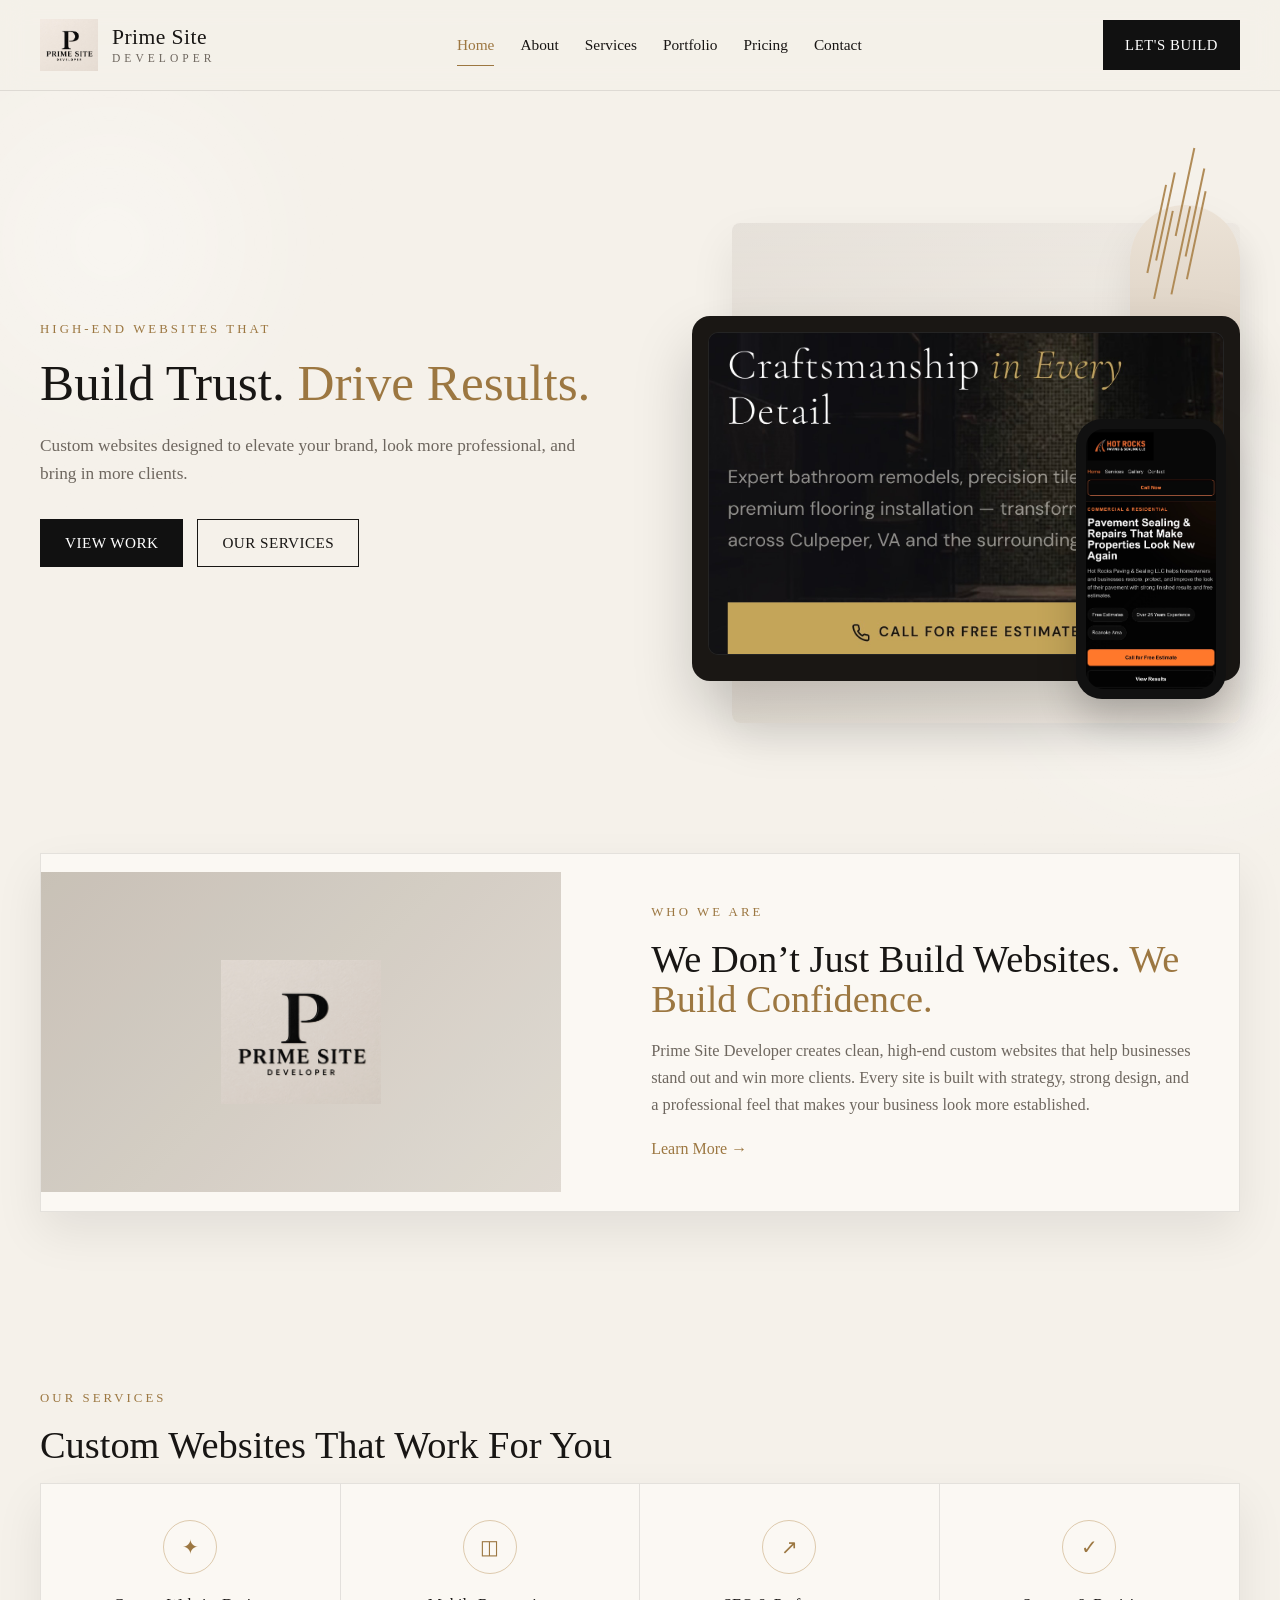
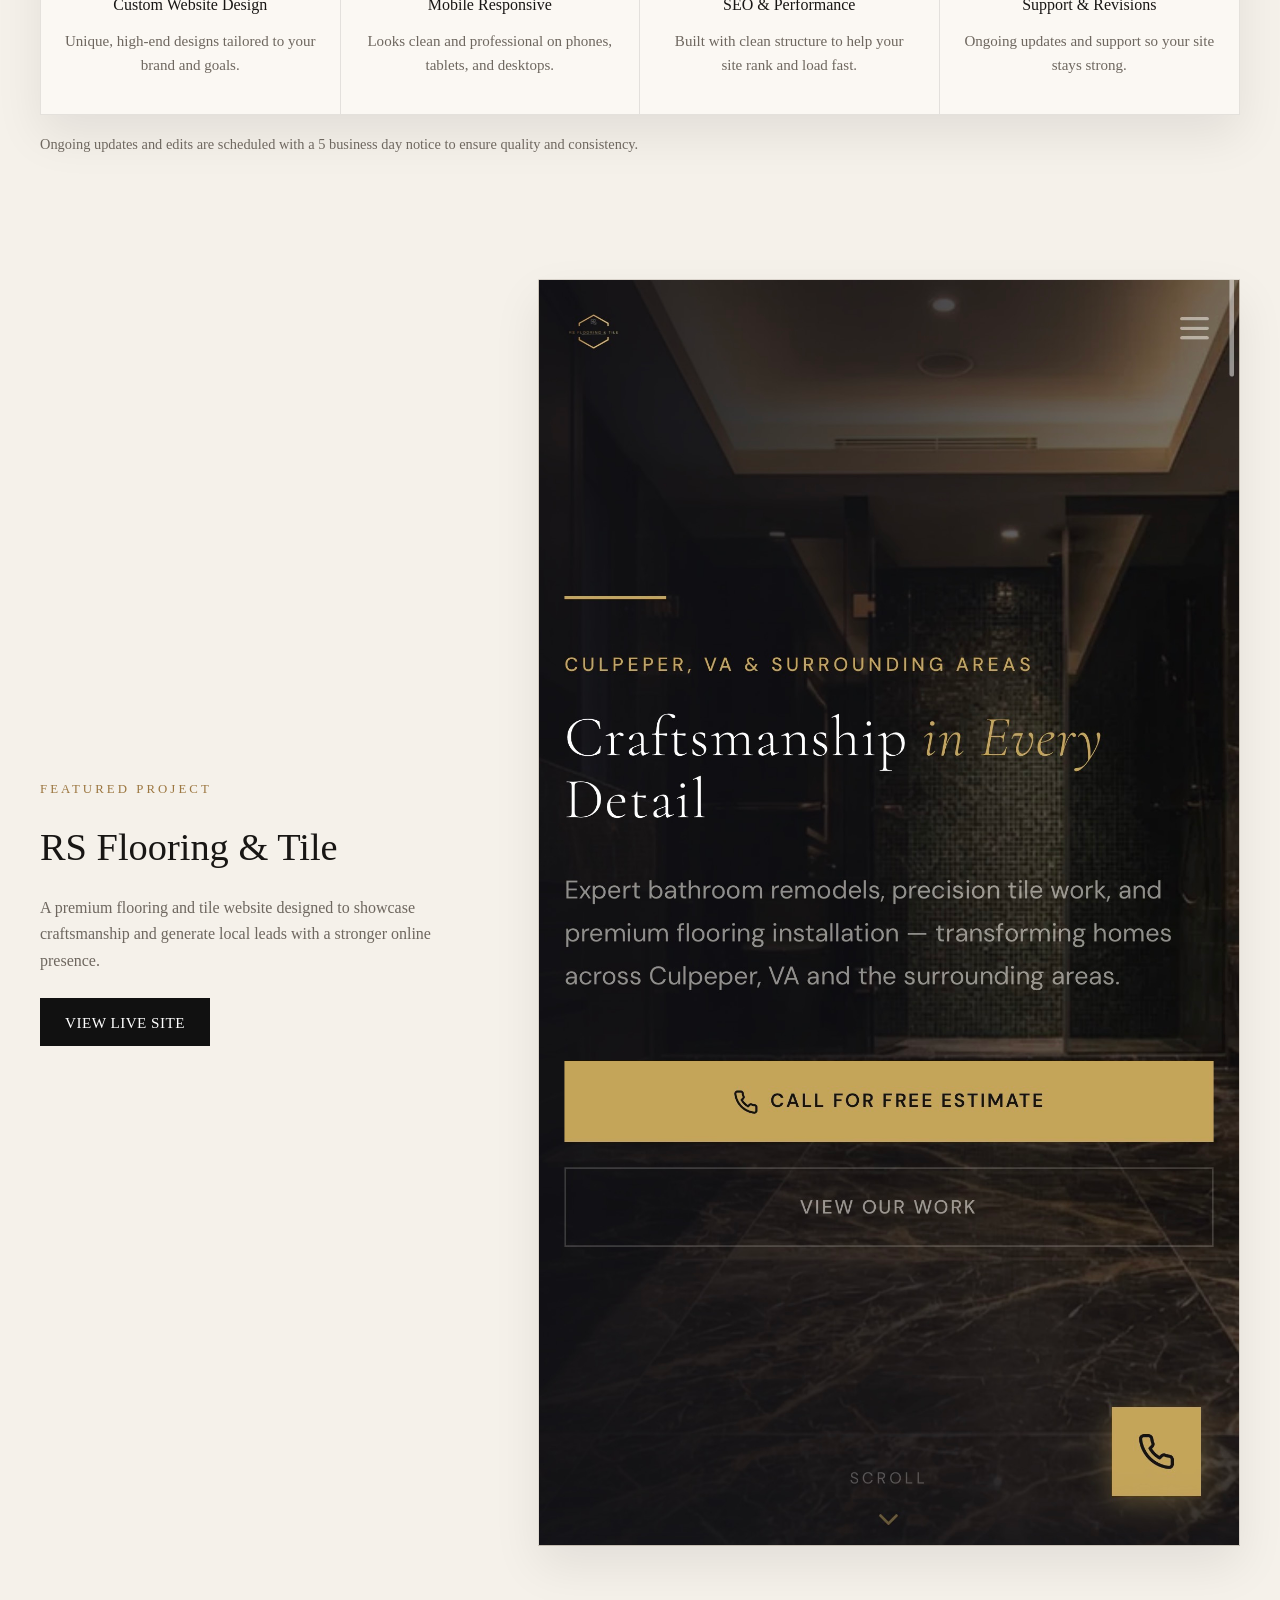
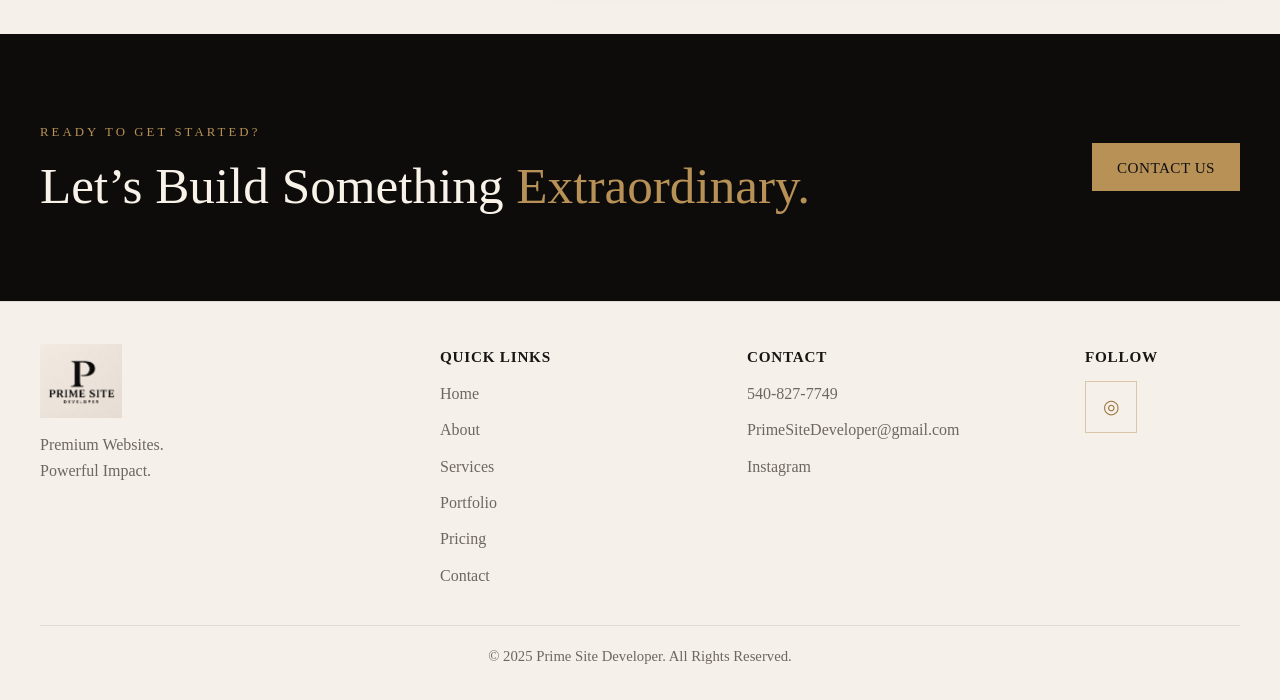
==== commit 8a91bc13: "Add files via upload" ====
--- a/index.html
+++ b/index.html
@@ -58,7 +58,7 @@
 
             <div class="hero-phone">
                 <div class="hero-phone-screen">
-                    <img src="rs-flooring-preview.jpg" alt="Mobile preview of RS Flooring website">
+                    <img src="hotrocks-preview.jpg" alt="Mobile preview of Hot Rocks website">
                 </div>
             </div>
         </div>
@@ -108,6 +108,10 @@
                 <p>Ongoing updates and support so your site stays strong.</p>
             </div>
         </div>
+
+        <p style="color:var(--muted); font-size:0.9rem; margin-top:18px;">
+            Ongoing updates and edits are scheduled with a 5 business day notice to ensure quality and consistency.
+        </p>
     </div>
 </section>
 
@@ -177,4 +181,4 @@
 </footer>
 
 </body>
-</html>+</html>
--- a/style.css
+++ b/style.css
@@ -639,7 +639,7 @@
 .page-hero-card.page-rs {
     background:
         linear-gradient(rgba(0,0,0,0.16), rgba(0,0,0,0.16)),
-        url("rs-flooring-preview.jpg") center/cover no-repeat;
+        url("hotrocks-preview.jpg") center/cover no-repeat;
 }
 
 .page-hero-card img.decor-logo {
@@ -998,4 +998,4 @@
     .cta-band h2 {
         font-size: 2.3rem;
     }
-}+}
